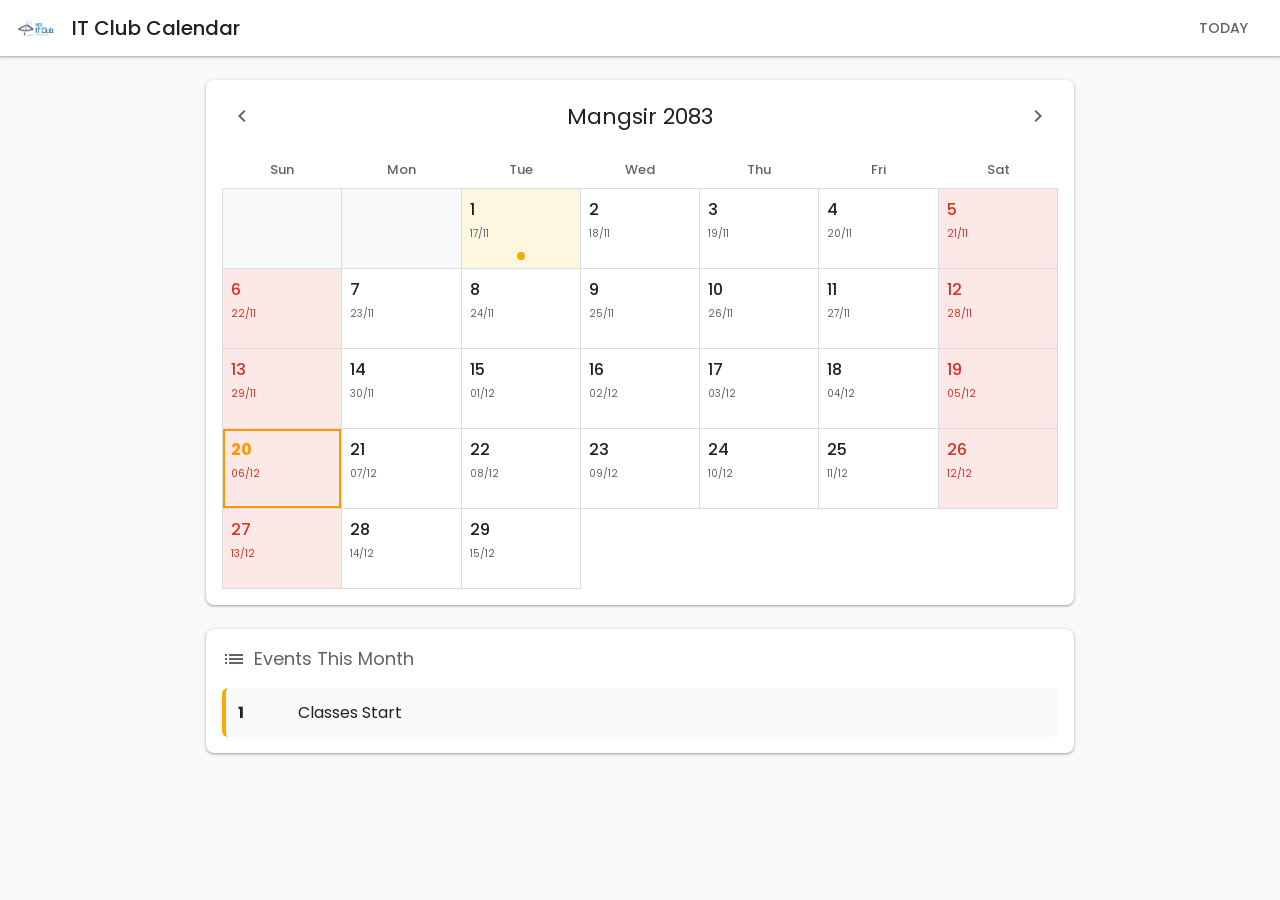
==== index.html @ 391c6224 "Moved frontend files to root for GitHub Pages support" ====
<!DOCTYPE html>
<html lang="en">
<head>
    <meta charset="UTF-8">
    <meta name="viewport" content="width=device-width, initial-scale=1.0">
    <title>IT Club Nepali Calendar</title>
    <!-- Google Fonts for Material Design Look -->
    <link href="https://fonts.googleapis.com/css2?family=Poppins:wght@400;500;700&display=swap" rel="stylesheet">
    <!-- Google Material Icons -->
    <link href="https://fonts.googleapis.com/icon?family=Material+Icons" rel="stylesheet">
    <link rel="stylesheet" href="style.css">
</head>
<body>
    <header class="app-bar">
        <div class="logo-placeholder" title="Replace 'logo.jpg' in the frontend folder with your actual logo!">
            <img src="logo.jpg" alt="IT Club Logo" id="club-logo" onload="this.style.display='block'; this.nextElementSibling.style.display='none';" onerror="this.style.display='none'; this.nextElementSibling.style.display='flex'">
            <div class="logo-fallback"><i class="material-icons">event</i></div>
        </div>
        <h1 class="app-title">IT Club Calendar</h1>
        <div class="header-actions">
            <button id="todayBtn" class="md-button text-button">TODAY</button>
        </div>
    </header>

    <main class="container">
        <div class="calendar-card">
            <!-- Calendar Navigation -->
            <div class="calendar-nav">
                <button id="prevBtn" class="icon-button"><i class="material-icons">chevron_left</i></button>
                <h2 id="monthTitle" class="month-title">Loading...</h2>
                <button id="nextBtn" class="icon-button"><i class="material-icons">chevron_right</i></button>
            </div>

            <!-- Calendar Days Header -->
            <div class="calendar-header-days">
                <span>Sun</span>
                <span>Mon</span>
                <span>Tue</span>
                <span>Wed</span>
                <span>Thu</span>
                <span>Fri</span>
                <span>Sat</span>
            </div>

            <!-- Calendar Grid -->
            <div id="calendarGrid" class="calendar-grid">
                <!-- Days will be generated by JS -->
            </div>
        </div>

        <!-- Event Details List -->
        <div class="events-card">
            <h3 class="events-title"><i class="material-icons">list</i> Events This Month</h3>
            <ul id="eventList" class="event-list">
                <!-- Events generate here -->
            </ul>
        </div>
    </main>

    <script src="script.js"></script>
</body>
</html>
---- style.css ----
:root {
    /* Google Material UI Colors */
    --primary: #1A73E8; /* Google Blue */
    --surface: #FFFFFF;
    --background: #F8F9FA;
    --text-primary: #202124;
    --text-secondary: #5F6368;
    --divider: #DADCE0;
    
    /* Event Colors */
    --color-holiday: #FCE8E6; /* Light Red bg */
    --color-holiday-text: #D93025; /* Red text */
    --color-exam: #E6F4EA; /* Light Green */
    --color-exam-text: #1E8E3E;
    --color-college: #FEF7E0; /* Light Yellow */
    --color-college-text: #F9AB00;
    --color-it: #E8F0FE; /* Light Blue */
    --color-it-text: #1967D2;
    --color-today: #FF9800; /* Orange highlight for Today */
}

* {
    box-sizing: border-box;
    margin: 0;
    padding: 0;
    user-select: none; /* Prevents text from being highlighted/copied when clicked */
    -webkit-user-select: none; /* For Safari compatibility */
}

body {
    font-family: 'Poppins', sans-serif;
    background-color: var(--background);
    color: var(--text-primary);
    -webkit-font-smoothing: antialiased;
}

/* App Bar */
.app-bar {
    display: flex;
    align-items: center;
    background-color: var(--surface);
    padding: 8px 16px;
    box-shadow: 0 1px 2px 0 rgba(60,64,67,0.3), 0 1px 3px 1px rgba(60,64,67,0.15);
    position: sticky;
    top: 0;
    z-index: 1000;
}

.logo-placeholder {
    width: 40px;
    height: 40px;
    margin-right: 16px;
    border-radius: 50%;
    overflow: hidden; /* This automatically forces a circle crop! */
    display: flex;
    justify-content: center;
    align-items: center;
    background-color: var(--primary);
    color: white;
}

.logo-placeholder img {
    width: 100%;
    height: 100%;
    object-fit: cover; /* Centers & perfectly crops any shaped image into the circle */
    display: none; /* Hidden by default until image actually successfully loads */
}

.app-title {
    font-size: 20px;
    font-weight: 500;
    flex-grow: 1;
}

.md-button {
    background: transparent;
    border: none;
    cursor: pointer;
    font-family: 'Poppins', sans-serif;
    font-weight: 500;
    font-size: 14px;
    color: var(--text-secondary);
    padding: 8px 16px;
    border-radius: 4px;
    transition: background 0.2s;
}

.md-button:hover {
    background-color: #f1f3f4;
}

/* Container & Cards */
.container {
    max-width: 900px;
    margin: 24px auto;
    padding: 0 16px;
    display: flex;
    flex-direction: column;
    gap: 24px;
}

.calendar-card, .events-card {
    background-color: var(--surface);
    border-radius: 8px;
    box-shadow: 0 1px 2px 0 rgba(60,64,67,0.3), 0 1px 3px 1px rgba(60,64,67,0.15);
    padding: 16px;
}

/* Navigation */
.calendar-nav {
    display: flex;
    align-items: center;
    justify-content: space-between;
    margin-bottom: 24px;
}

.month-title {
    font-size: 22px;
    font-weight: 400;
}

.icon-button {
    background: transparent;
    border: none;
    border-radius: 50%;
    width: 40px;
    height: 40px;
    display: inline-flex;
    align-items: center;
    justify-content: center;
    cursor: pointer;
    color: var(--text-secondary);
    transition: background-color 0.2s;
}

.icon-button:hover {
    background-color: rgba(60,64,67,0.08);
}

/* Grid layout */
.calendar-header-days {
    display: grid;
    grid-template-columns: repeat(7, 1fr);
    text-align: center;
    color: var(--text-secondary);
    font-weight: 500;
    font-size: 13px;
    margin-bottom: 8px;
}

.calendar-grid {
    display: grid;
    grid-template-columns: repeat(7, 1fr);
    gap: 0;
    border-top: 1px solid var(--divider);
    border-left: 1px solid var(--divider);
}

.cal-cell {
    border-right: 1px solid var(--divider);
    border-bottom: 1px solid var(--divider);
    min-height: 80px;
    padding: 8px;
    position: relative;
    background-color: var(--surface);
    display: flex;
    flex-direction: column;
}

.cal-cell.empty {
    background-color: var(--background);
}

.nepali-date {
    font-size: 16px;
    font-weight: 500;
    margin-bottom: 4px;
}

.english-date {
    font-size: 10px;
    color: var(--text-secondary);
    margin-bottom: auto;
}

.event-dots-container {
    display: flex;
    justify-content: center;
    margin-top: auto; /* Push to bottom of cell */
    gap: 4px;
    padding-top: 4px;
}

.event-dot {
    width: 8px;
    height: 8px;
    border-radius: 50%;
}

/* Styles for specific event types */
.type-holiday { background-color: var(--color-holiday); }
.type-holiday .nepali-date, .type-holiday .english-date { color: var(--color-holiday-text); }
.type-holiday .event-dot { background-color: var(--color-holiday-text); }

.type-exam { background-color: var(--color-exam); }
.type-exam .event-dot { background-color: var(--color-exam-text); }

.type-college { background-color: var(--color-college); }
.type-college .event-dot { background-color: var(--color-college-text); }

.type-it { background-color: var(--color-it); }
.type-it .event-dot { background-color: var(--color-it-text); }

/* Today Highlight (Orange) */
.is-today {
    box-shadow: inset 0 0 0 2px var(--color-today);
}
.is-today .nepali-date {
    color: var(--color-today);
    font-weight: bold;
}

/* Events Footer Card */
.events-title {
    display: flex;
    align-items: center;
    gap: 8px;
    font-size: 18px;
    font-weight: 400;
    color: var(--text-secondary);
    margin-bottom: 16px;
}

.event-list {
    list-style: none;
    display: grid;
    grid-template-columns: 1fr;
    gap: 12px;
}

.event-item {
    display: flex;
    align-items: center;
    padding: 12px;
    border-radius: 6px;
    border-left: 4px solid var(--divider);
    background-color: var(--background);
}

.event-item.et-holiday { border-left-color: var(--color-holiday-text); }
.event-item.et-exam { border-left-color: var(--color-exam-text); }
.event-item.et-college { border-left-color: var(--color-college-text); }
.event-item.et-it { border-left-color: var(--color-it-text); }

.ev-date {
    font-weight: bold;
    min-width: 60px;
}
.ev-name {
    flex-grow: 1;
}

/* Mobile Responsive */
@media (max-width: 600px) {
    .cal-cell {
        min-height: 60px;
        padding: 4px;
    }
    .nepali-date { font-size: 14px; }
    .english-date { font-size: 9px; }
    .event-dot {
        width: 6px;
        height: 6px;
    }
}
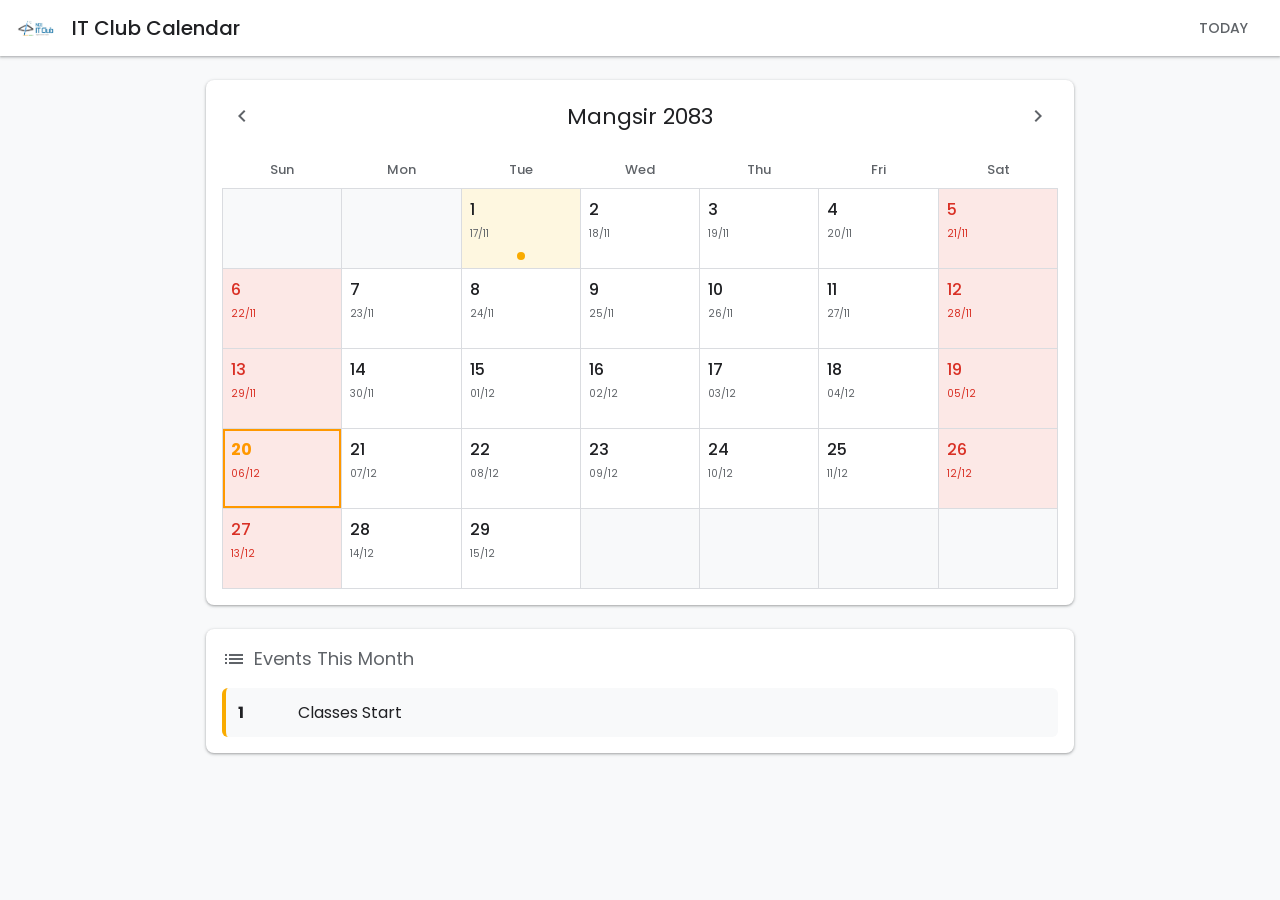
==== commit ecb35526: "updated icon once more (this is the one!)" ====
--- a/index.html
+++ b/index.html
@@ -4,6 +4,8 @@
     <meta charset="UTF-8">
     <meta name="viewport" content="width=device-width, initial-scale=1.0">
     <title>IT Club Nepali Calendar</title>
+    <!-- Website Favicon (Tab Icon) -->
+    <link rel="icon" href="icon.png" type="image/png">
     <!-- Google Fonts for Material Design Look -->
     <link href="https://fonts.googleapis.com/css2?family=Poppins:wght@400;500;700&display=swap" rel="stylesheet">
     <!-- Google Material Icons -->
